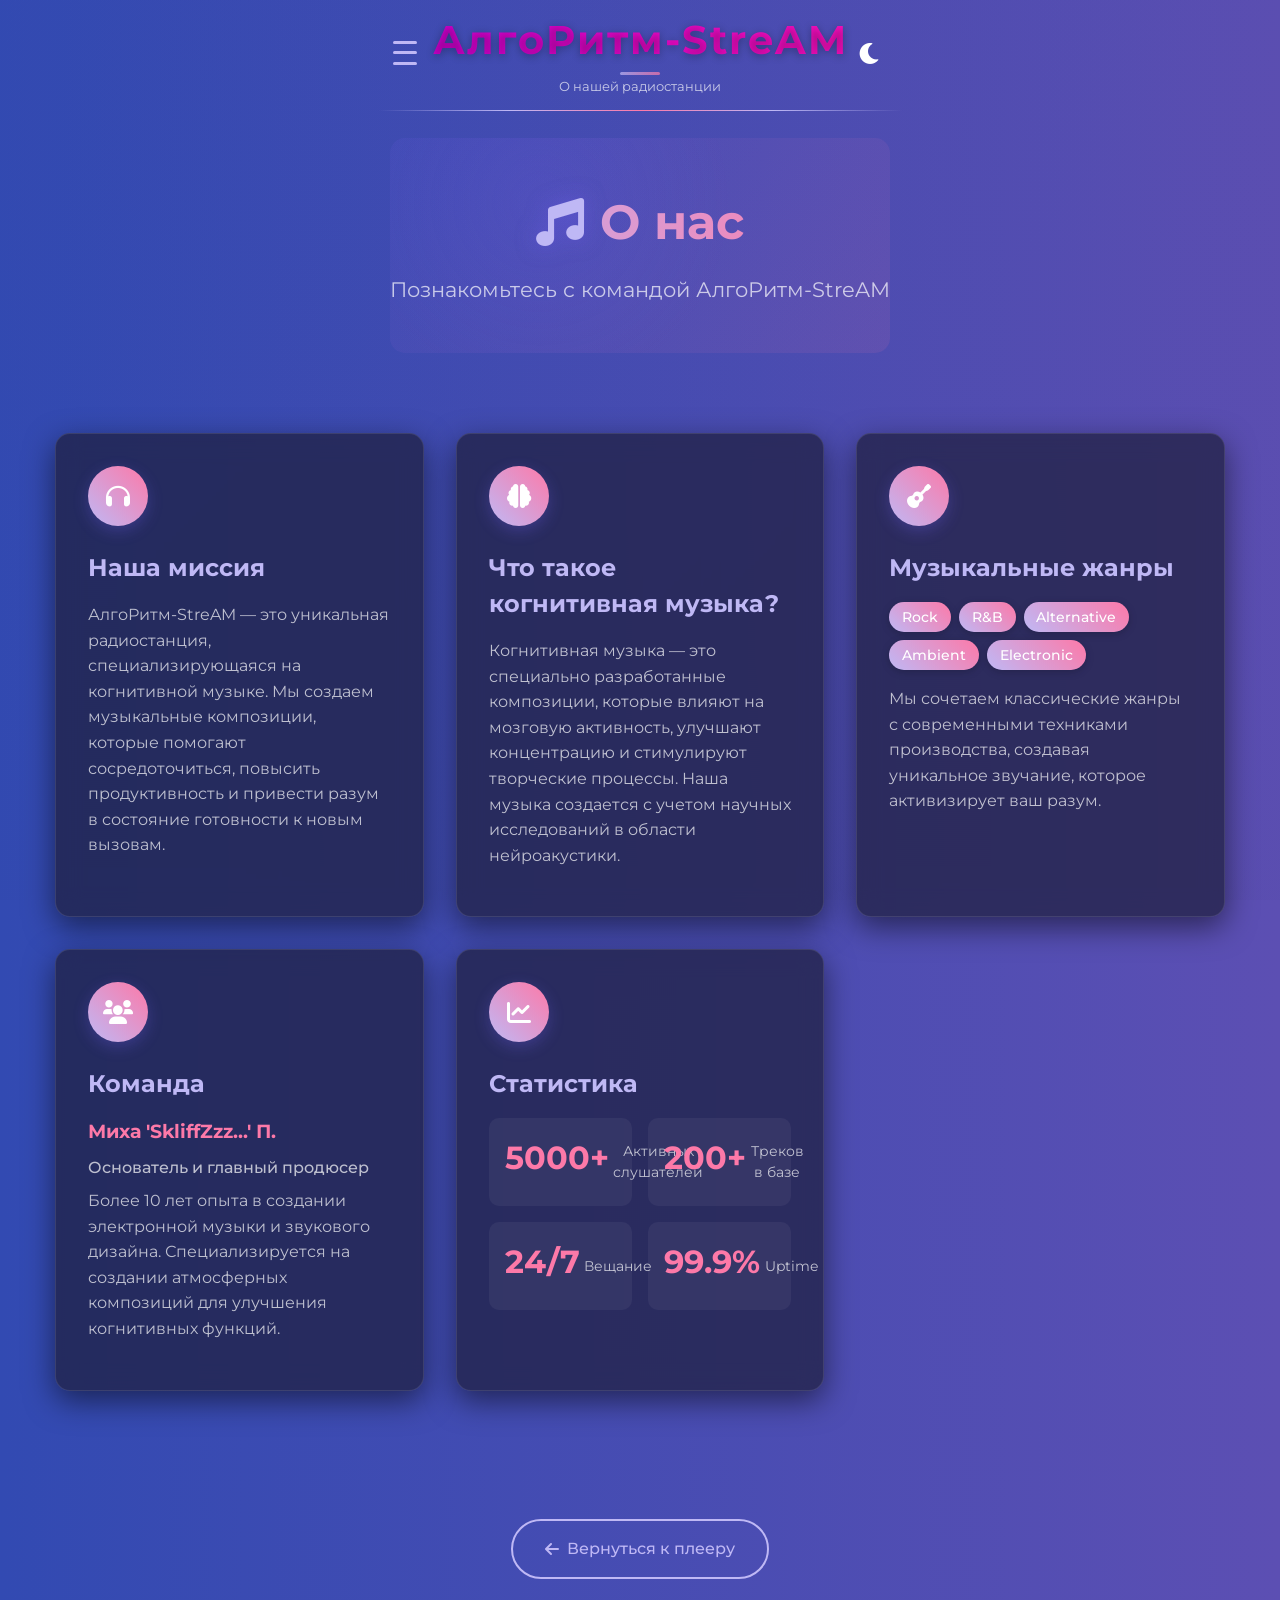
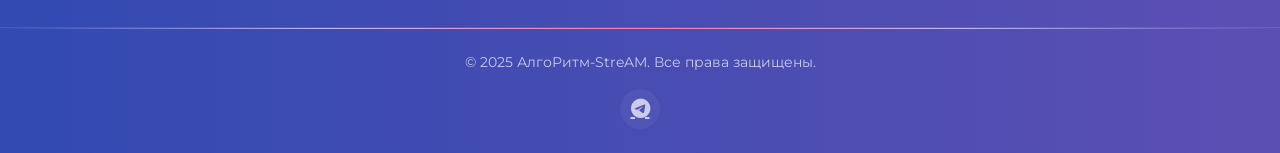
==== about.html @ d9ba145d "Add files via upload" ====
<!DOCTYPE html>
<html lang="ru">
<head>
    <meta charset="UTF-8">
    <meta name="viewport" content="width=device-width, initial-scale=1.0">
    <title>О нас | АлгоРитм-StreAM</title>
    <link rel="stylesheet" href="css/style.css">
    <link rel="preconnect" href="https://fonts.googleapis.com">
    <link rel="preconnect" href="https://fonts.gstatic.com" crossorigin>
    <link href="https://fonts.googleapis.com/css2?family=Montserrat:wght@300;400;500;600;700&display=swap" rel="stylesheet">
    <link rel="stylesheet" href="https://cdnjs.cloudflare.com/ajax/libs/font-awesome/6.0.0/css/all.min.css" integrity="sha512-9usAa10IRO0HhonpyAIVpjrylPvoDwiPUiKdWk5t3PyolY1cOd4DSE0Ga+ri4AuTroPR5aQvXU9xC6qOPnzFeg==" crossorigin="anonymous" referrerpolicy="no-referrer" />
</head>

<body class="dark-theme">
    <div class="container">
        <header>
            <div class="header-container">
                <button class="menu-toggle" aria-label="Открыть меню">
                    <span class="menu-bar"></span>
                    <span class="menu-bar"></span>
                    <span class="menu-bar"></span>
                </button>

                <div class="logo">
                    <div class="logo-text">
                        <h1>АлгоРитм-StreAM</h1>
                        <p>О нашей радиостанции</p>
                    </div>
                </div>

                <button class="theme-toggle" aria-label="Переключить тему">
                    <i class="fas fa-moon"></i>
                </button>
            </div>
        </header>
    </div>

    <main class="page-content">
        <div class="page-hero">
            <div class="hero-content">
                <h1><i class="fas fa-music"></i> О нас</h1>
                <p class="hero-subtitle">Познакомьтесь с командой АлгоРитм-StreAM</p>
            </div>
        </div>

        <section class="content-section">
            <div class="content-card">
                <div class="card-icon">
                    <i class="fas fa-headphones"></i>
                </div>
                <h2>Наша миссия</h2>
                <p>АлгоРитм-StreAM — это уникальная радиостанция, специализирующаяся на когнитивной музыке. Мы создаем музыкальные композиции, которые помогают сосредоточиться, повысить продуктивность и привести разум в состояние готовности к новым вызовам.</p>
            </div>

            <div class="content-card">
                <div class="card-icon">
                    <i class="fas fa-brain"></i>
                </div>
                <h2>Что такое когнитивная музыка?</h2>
                <p>Когнитивная музыка — это специально разработанные композиции, которые влияют на мозговую активность, улучшают концентрацию и стимулируют творческие процессы. Наша музыка создается с учетом научных исследований в области нейроакустики.</p>
            </div>

            <div class="content-card">
                <div class="card-icon">
                    <i class="fas fa-guitar"></i>
                </div>
                <h2>Музыкальные жанры</h2>
                <div class="genre-list">
                    <span class="genre-tag">Rock</span>
                    <span class="genre-tag">R&B</span>
                    <span class="genre-tag">Alternative</span>
                    <span class="genre-tag">Ambient</span>
                    <span class="genre-tag">Electronic</span>
                </div>
                <p>Мы сочетаем классические жанры с современными техниками производства, создавая уникальное звучание, которое активизирует ваш разум.</p>
            </div>

            <div class="content-card">
                <div class="card-icon">
                    <i class="fas fa-users"></i>
                </div>
                <h2>Команда</h2>
                <div class="team-member">
                    <div class="member-info">
                        <h3>Миха 'SkliffZzz...' П.</h3>
                        <p class="member-role">Основатель и главный продюсер</p>
                        <p>Более 10 лет опыта в создании электронной музыки и звукового дизайна. Специализируется на создании атмосферных композиций для улучшения когнитивных функций.</p>
                    </div>
                </div>
            </div>

            <div class="content-card">
                <div class="card-icon">
                    <i class="fas fa-chart-line"></i>
                </div>
                <h2>Статистика</h2>
                <div class="stats-grid">
                    <div class="stat-item">
                        <div class="stat-number">5000+</div>
                        <div class="stat-label">Активных слушателей</div>
                    </div>
                    <div class="stat-item">
                        <div class="stat-number">200+</div>
                        <div class="stat-label">Треков в базе</div>
                    </div>
                    <div class="stat-item">
                        <div class="stat-number">24/7</div>
                        <div class="stat-label">Вещание</div>
                    </div>
                    <div class="stat-item">
                        <div class="stat-number">99.9%</div>
                        <div class="stat-label">Uptime</div>
                    </div>
                </div>
            </div>
        </section>

        <div class="back-to-main">
            <a href="index.html" class="back-button">
                <i class="fas fa-arrow-left"></i>
                Вернуться к плееру
            </a>
        </div>
    </main>

    <footer>
        <div class="footer-content">
            <p>&copy; 2025 АлгоРитм-StreAM. Все права защищены.</p>
            <div class="social-links">
                <a href="https://t.me/algoritmstream" target="_blank" aria-label="Telegram"><i class="fab fa-telegram"></i></a>
            </div>
        </div>
    </footer>

    <div class="menu-overlay" id="menuOverlay">
        <nav class="menu-content">
            <ul>
                <li><a href="about.html" class="menu-item">О нас</a></li>
                <li><a href="contacts.html" class="menu-item">Контакты</a></li>
                <li><a href="index.html" class="menu-item">Плеер</a></li>
            </ul>
        </nav>
    </div>

    <script>
        // Простая функциональность для бургер-меню и переключателя темы
        document.addEventListener('DOMContentLoaded', function() {
            const menuToggle = document.querySelector('.menu-toggle');
            const menuOverlay = document.getElementById('menuOverlay');
            const themeToggle = document.querySelector('.theme-toggle');
            
            menuToggle.addEventListener('click', function() {
                menuOverlay.classList.toggle('active');
                menuToggle.classList.toggle('active');
            });

            menuOverlay.addEventListener('click', function(e) {
                if (e.target === menuOverlay) {
                    menuOverlay.classList.remove('active');
                    menuToggle.classList.remove('active');
                }
            });

            themeToggle.addEventListener('click', function() {
                document.body.classList.toggle('light-theme');
                document.body.classList.toggle('dark-theme');
                
                const icon = themeToggle.querySelector('i');
                if (document.body.classList.contains('light-theme')) {
                    icon.className = 'fas fa-sun';
                } else {
                    icon.className = 'fas fa-moon';
                }
            });
        });
    </script>
</body>
</html>
---- css/style.css ----
@import 'base/reset.css';
@import 'base/variables.css';
@import 'base/typography.css';
@import 'layout/main.css';
@import 'layout/containers.css';
@import 'layout/header.css';
@import 'layout/footer.css';
@import 'components/buttons.css';
@import 'components/cards.css';
@import 'components/dialogs.css';
@import 'components/equalizer.css';
@import 'components/forms.css'; /* This file name is misleading, contains track lists and badges */
@import 'components/player.css';
@import 'components/toasts.css';
@import 'components/pages.css';
@import 'themes/light.css';
@import 'themes/dark.css';
@import 'utilities/animations.css';
@import 'responsive/media-queries.css';

/* Улучшенный оверлей для начального экрана */
/* Стили для бургер-меню */

/* Шапка */


/* Улучшенный переключатель темы */


/* Основное содержимое */


/* Визуально улучшенная кнопка ПУСК */


/* Улучшенный индикатор загрузки */


/* Улучшенный дизайн плеера */

/* Улучшенный дизайн для альбомов */

/* Улучшенный блок информации о треках */



/* Улучшенный подвал */

/* Карточки статуса соединения */



/* Состояния статуса */


/* Улучшенный бейдж слушателей */



/* Тосты для уведомлений */


/* Улучшенный лоадер */


/* Светлая и темная темы */
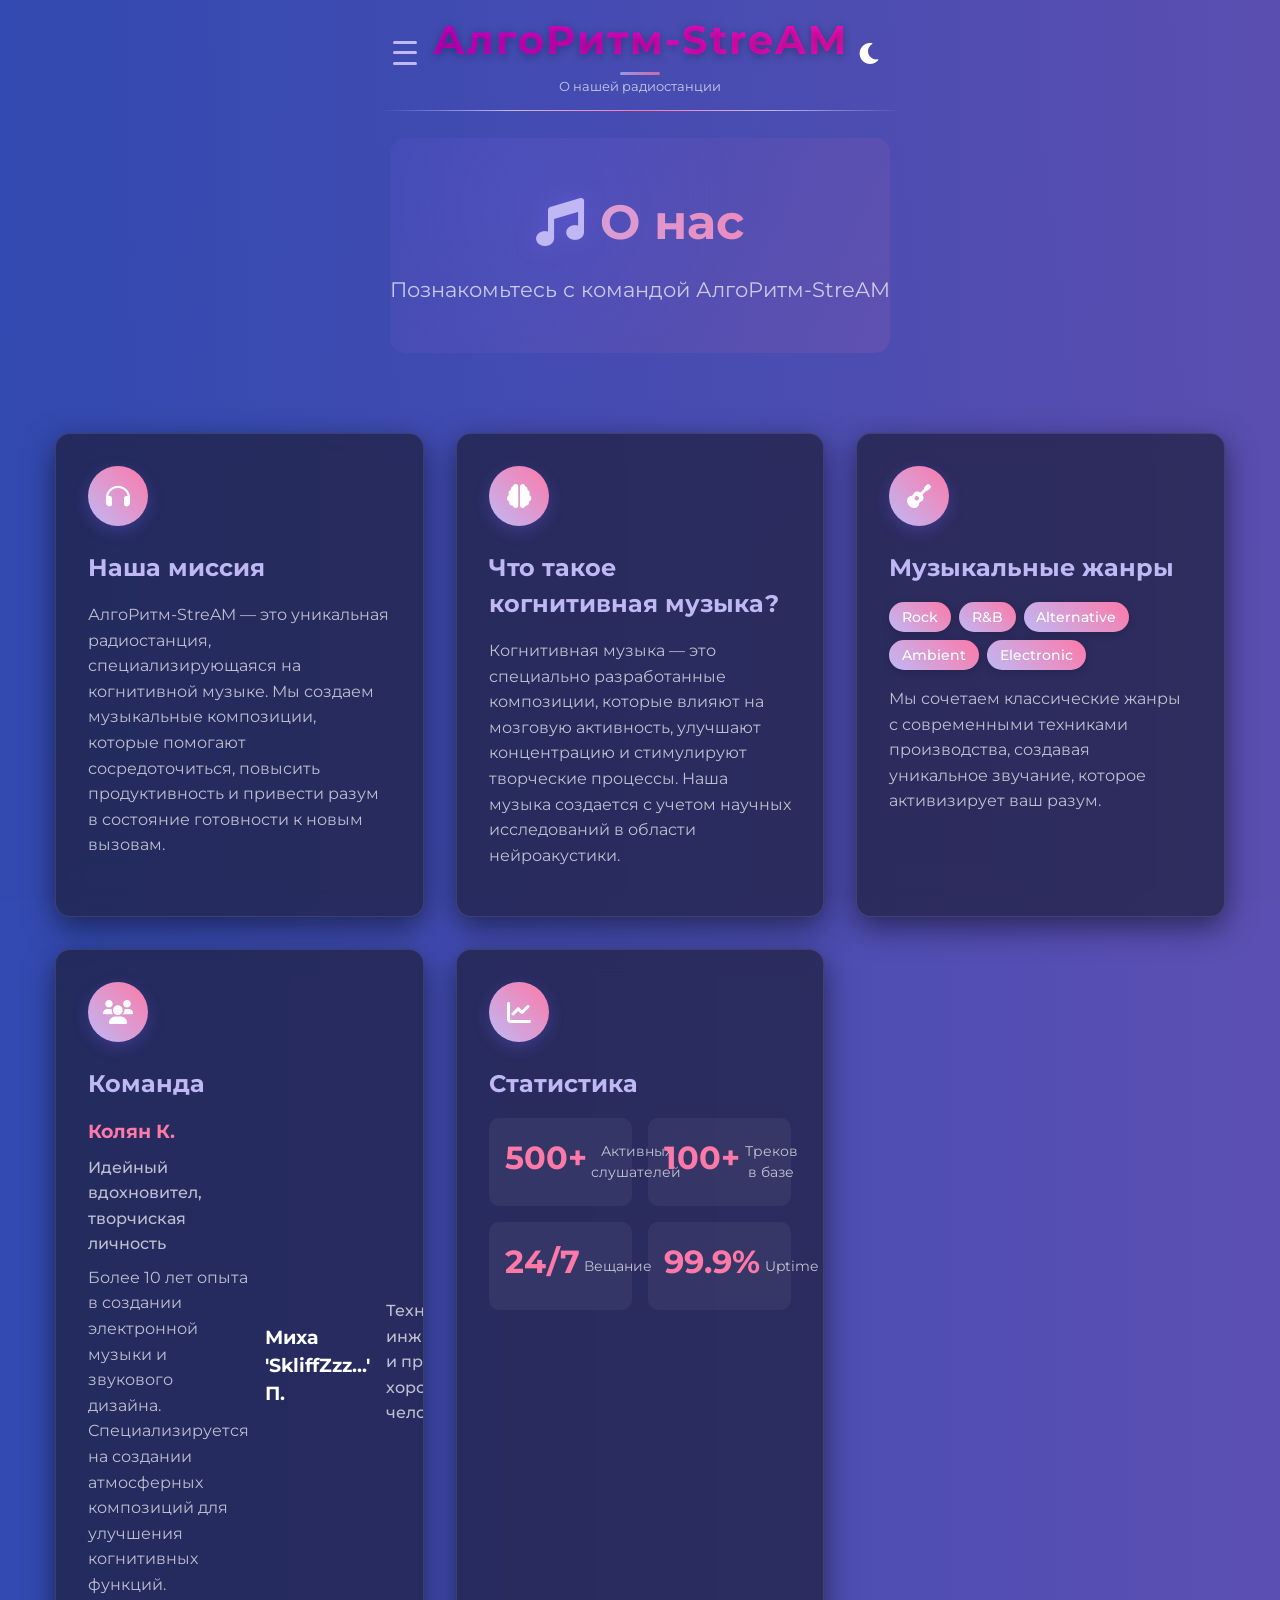
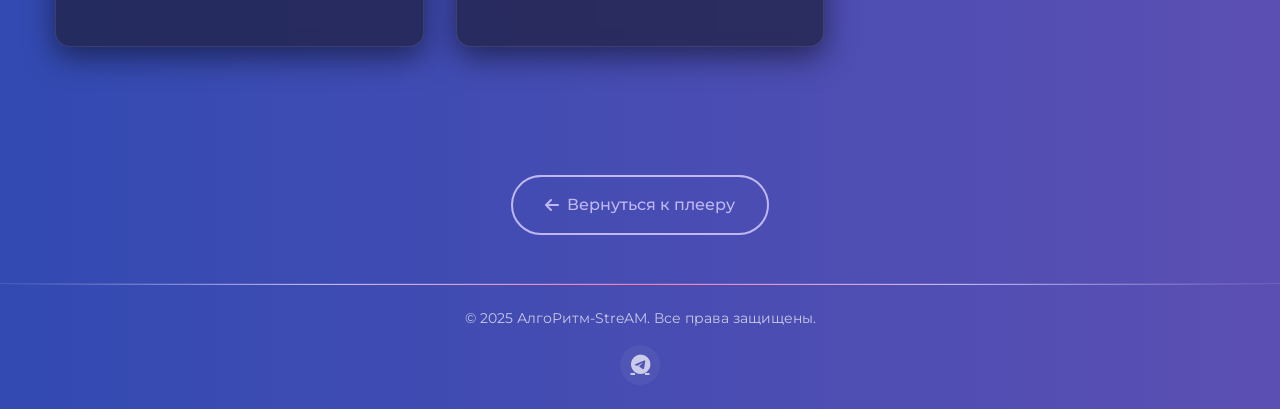
==== commit 13ef5ea0: "Update about.html" ====
--- a/about.html
+++ b/about.html
@@ -82,9 +82,13 @@
                 <h2>Команда</h2>
                 <div class="team-member">
                     <div class="member-info">
+                        <h3>Колян К.</h3>
+                        <p class="member-role">Идейный вдохновител, творчиская личность</p>
+                        <p>Более 10 лет опыта в создании электронной музыки и звукового дизайна. Специализируется на создании атмосферных композиций для улучшения когнитивных функций.</p>
+                    </div>
                         <h3>Миха 'SkliffZzz...' П.</h3>
-                        <p class="member-role">Основатель и главный продюсер</p>
-                        <p>Более 10 лет опыта в создании электронной музыки и звукового дизайна. Специализируется на создании атмосферных композиций для улучшения когнитивных функций.</p>
+                        <p class="member-role">Технарь, инжинер и просто хороший человек</p>
+                        <p>Более 20 лет опыта в создании технических устройств и разработке платформ для когнитивной музыки и всякого разного.</p>
                     </div>
                 </div>
             </div>
@@ -96,11 +100,11 @@
                 <h2>Статистика</h2>
                 <div class="stats-grid">
                     <div class="stat-item">
-                        <div class="stat-number">5000+</div>
+                        <div class="stat-number">500+</div>
                         <div class="stat-label">Активных слушателей</div>
                     </div>
                     <div class="stat-item">
-                        <div class="stat-number">200+</div>
+                        <div class="stat-number">100+</div>
                         <div class="stat-label">Треков в базе</div>
                     </div>
                     <div class="stat-item">
@@ -175,4 +179,4 @@
         });
     </script>
 </body>
-</html>+</html>
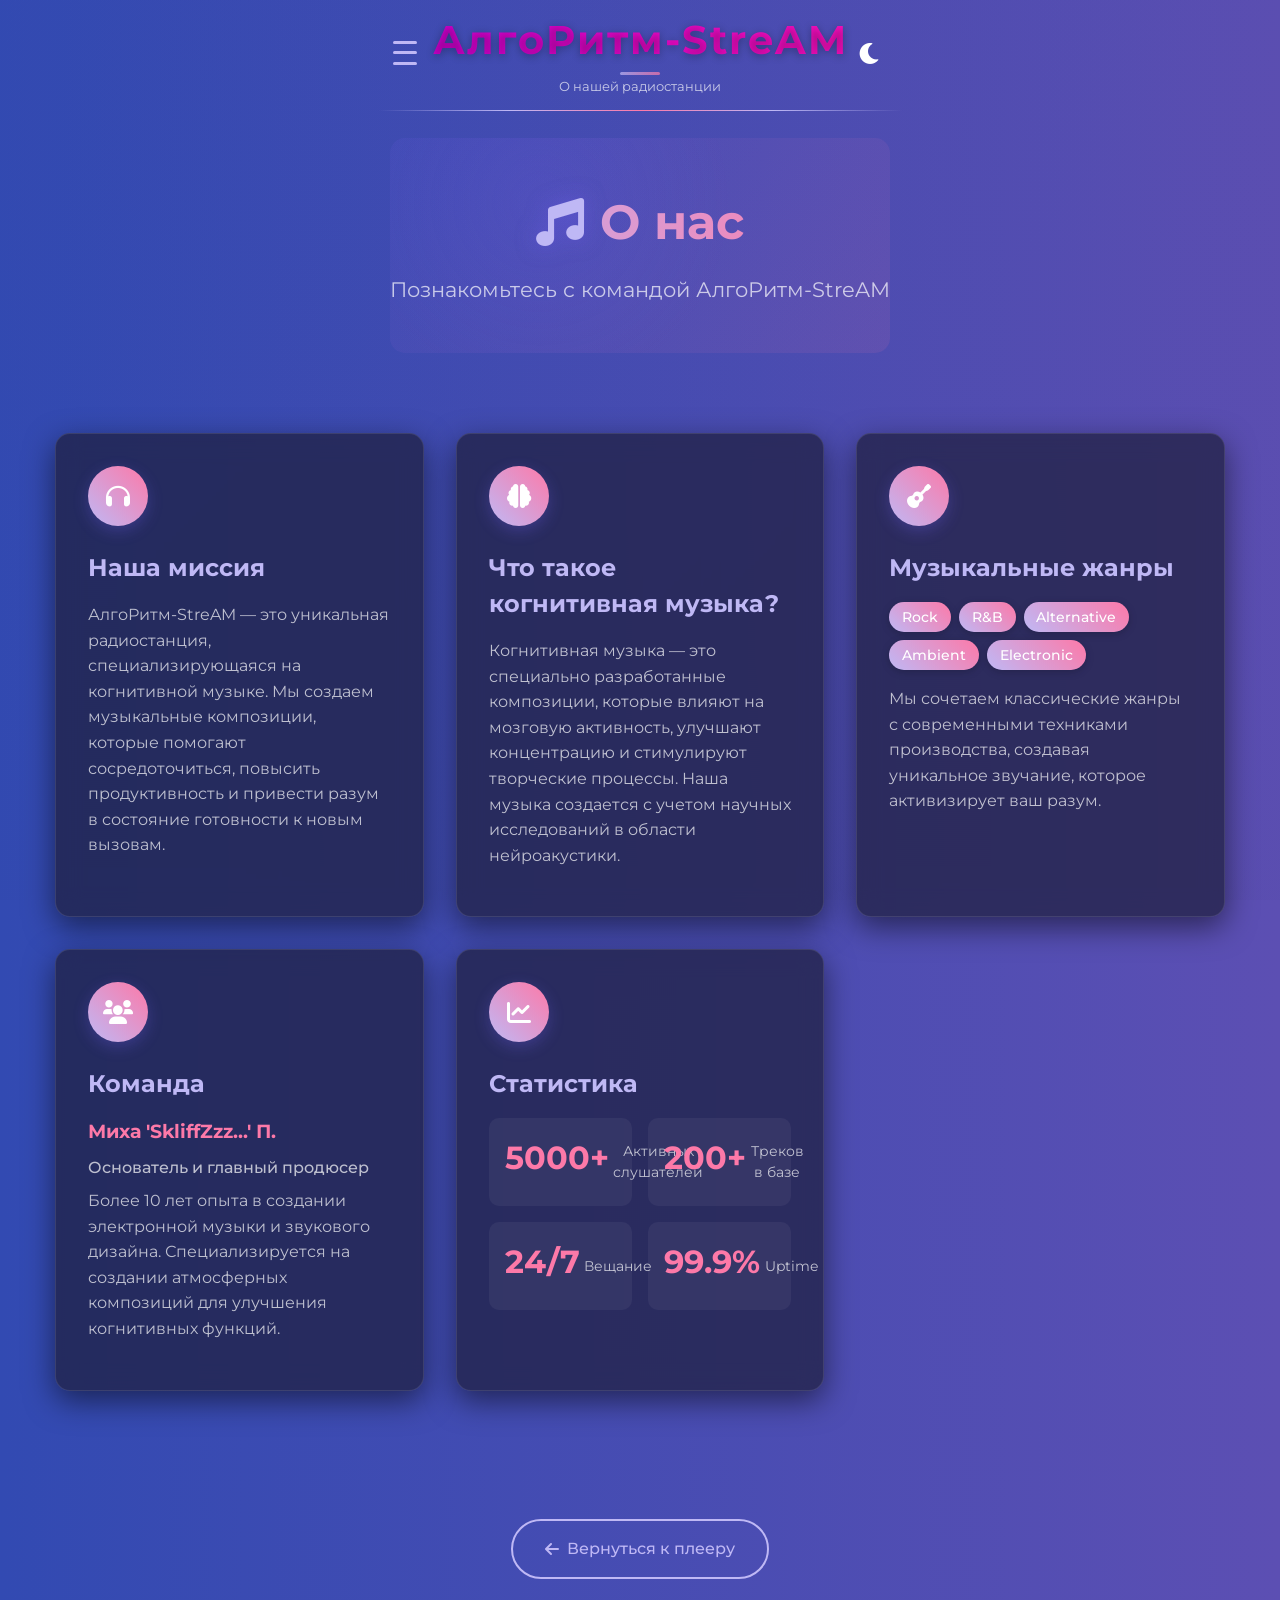
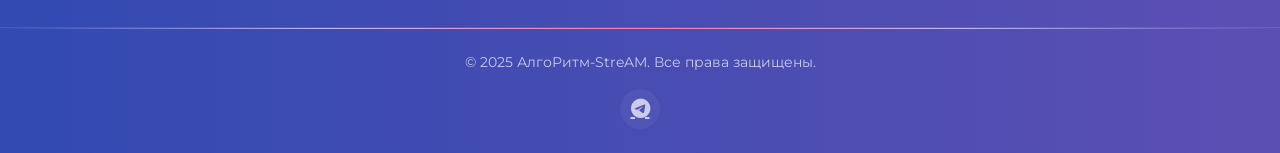
==== commit f06bde8e: "Add files via upload" ====
--- a/about.html
+++ b/about.html
@@ -82,13 +82,9 @@
                 <h2>Команда</h2>
                 <div class="team-member">
                     <div class="member-info">
-                        <h3>Колян К.</h3>
-                        <p class="member-role">Идейный вдохновител, творчиская личность</p>
+                        <h3>Миха 'SkliffZzz...' П.</h3>
+                        <p class="member-role">Основатель и главный продюсер</p>
                         <p>Более 10 лет опыта в создании электронной музыки и звукового дизайна. Специализируется на создании атмосферных композиций для улучшения когнитивных функций.</p>
-                    </div>
-                        <h3>Миха 'SkliffZzz...' П.</h3>
-                        <p class="member-role">Технарь, инжинер и просто хороший человек</p>
-                        <p>Более 20 лет опыта в создании технических устройств и разработке платформ для когнитивной музыки и всякого разного.</p>
                     </div>
                 </div>
             </div>
@@ -100,11 +96,11 @@
                 <h2>Статистика</h2>
                 <div class="stats-grid">
                     <div class="stat-item">
-                        <div class="stat-number">500+</div>
+                        <div class="stat-number">5000+</div>
                         <div class="stat-label">Активных слушателей</div>
                     </div>
                     <div class="stat-item">
-                        <div class="stat-number">100+</div>
+                        <div class="stat-number">200+</div>
                         <div class="stat-label">Треков в базе</div>
                     </div>
                     <div class="stat-item">
@@ -179,4 +175,4 @@
         });
     </script>
 </body>
-</html>
+</html>
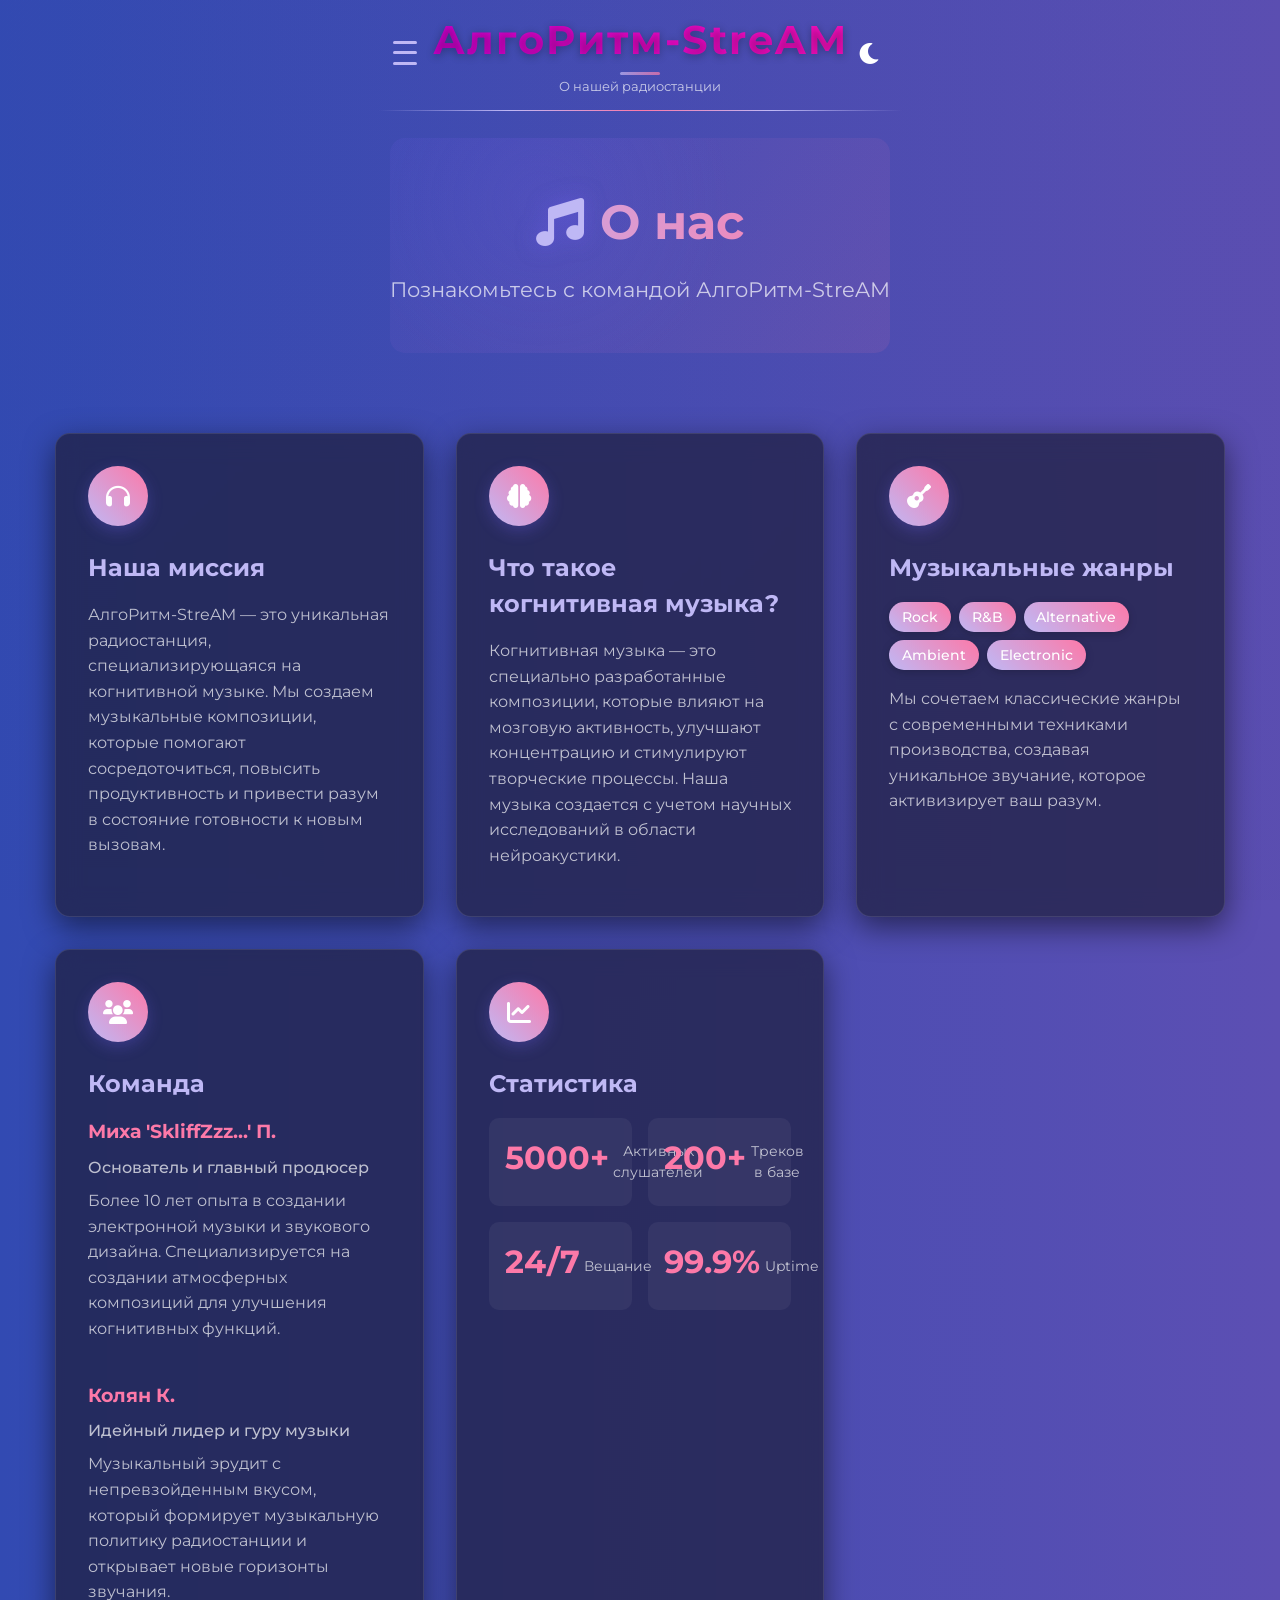
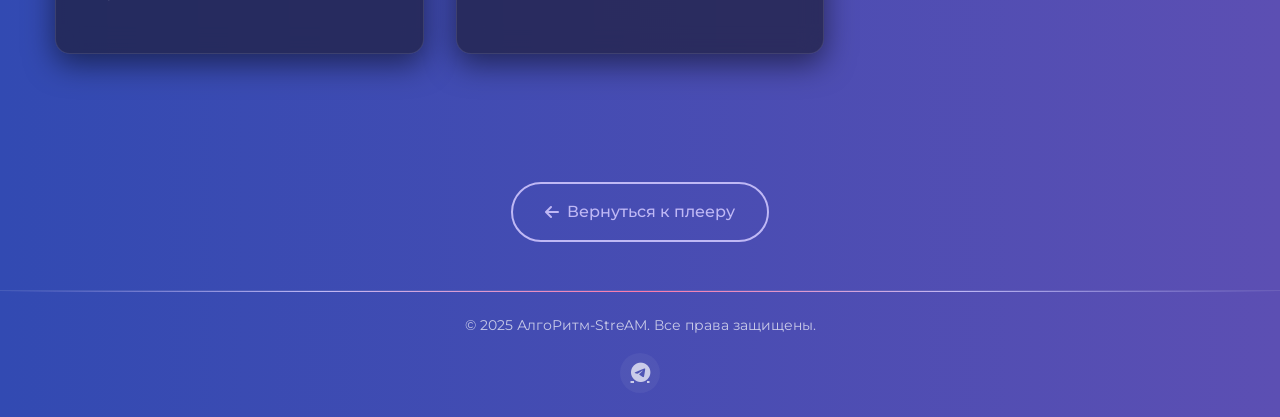
==== commit 3aea60a0: "Add files via upload" ====
--- a/about.html
+++ b/about.html
@@ -85,6 +85,13 @@
                         <h3>Миха 'SkliffZzz...' П.</h3>
                         <p class="member-role">Основатель и главный продюсер</p>
                         <p>Более 10 лет опыта в создании электронной музыки и звукового дизайна. Специализируется на создании атмосферных композиций для улучшения когнитивных функций.</p>
+                    </div>
+                </div>
+                <div class="team-member">
+                    <div class="member-info">
+                        <h3>Колян К.</h3>
+                        <p class="member-role">Идейный лидер и гуру музыки</p>
+                        <p>Музыкальный эрудит с непревзойденным вкусом, который формирует музыкальную политику радиостанции и открывает новые горизонты звучания.</p>
                     </div>
                 </div>
             </div>
